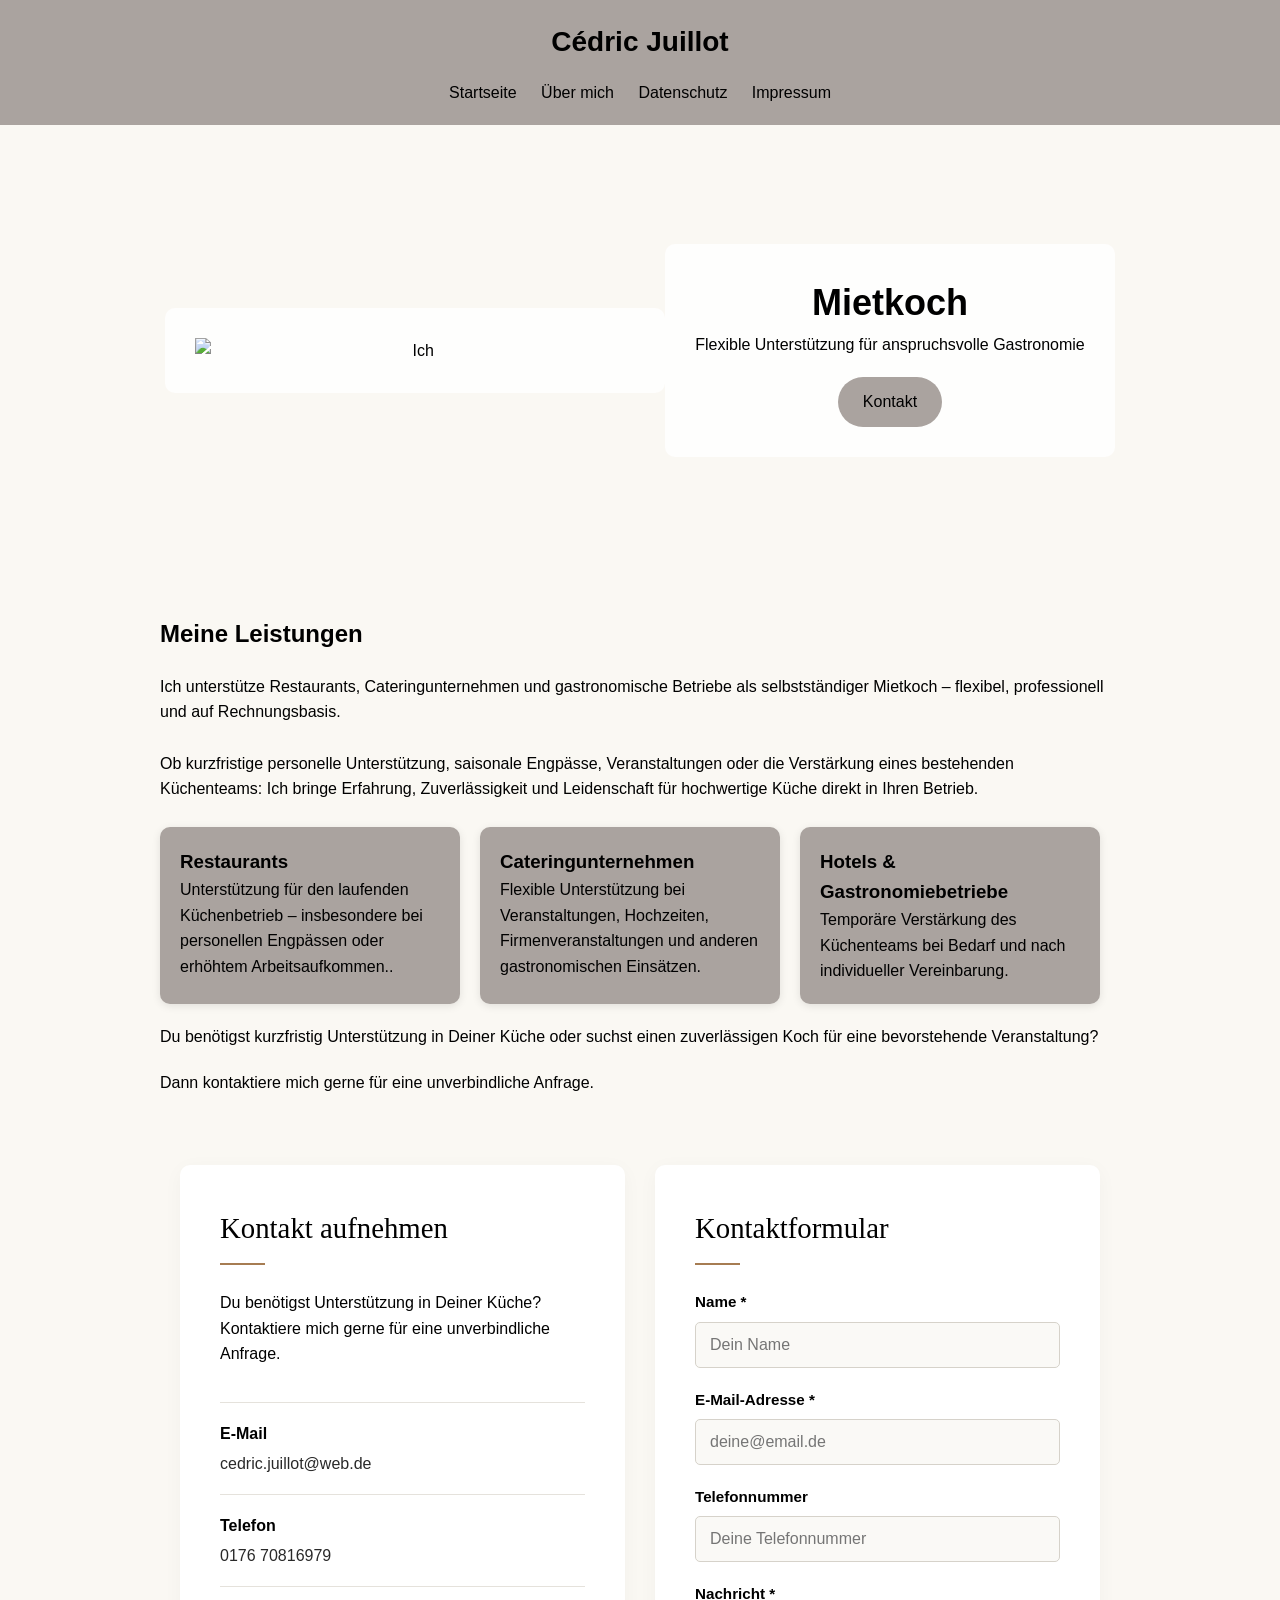
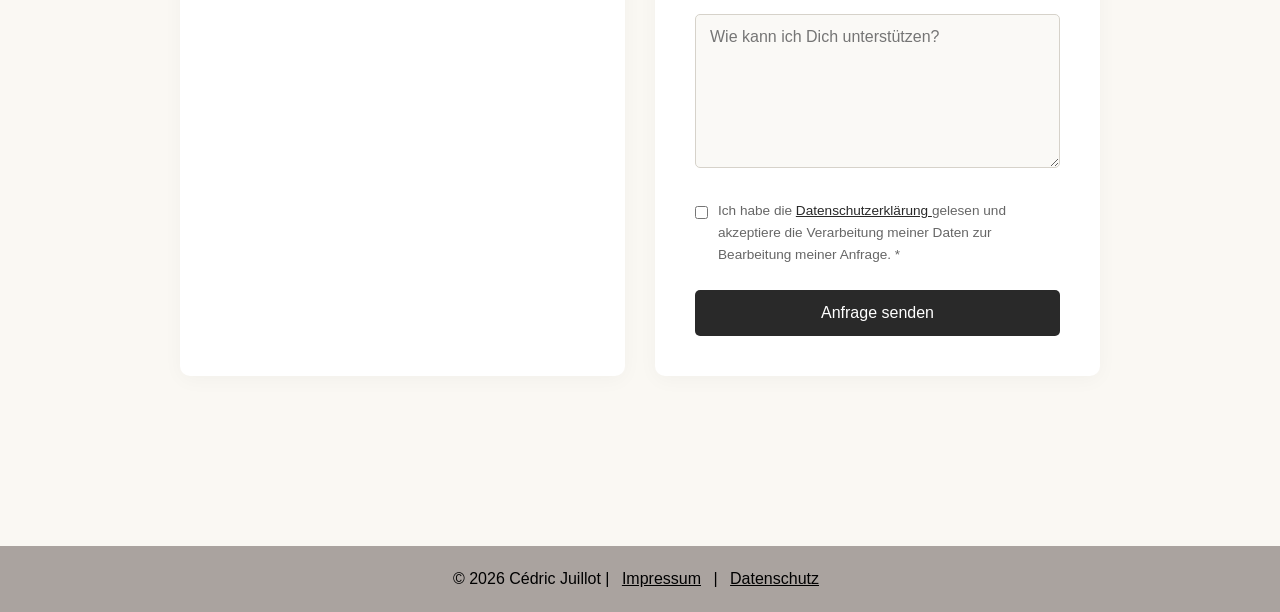
==== index.html @ c7b265d4 "Add files via upload" ====
<!DOCTYPE html>
<html lang="de">
<head>
<meta charset="UTF-8">
<meta name="viewport" content="width=device-width, initial-scale=1.0">
<title>Cédric Juillot - Mietkoch</title>
<link rel="stylesheet" href="Juillot_Cedric.css">
</head>

<body>

<header>
<div class="logo">
Cédric Juillot
</div>

<nav>
<a href="index.html">Startseite</a>
<a href="ueber_mich.html">Über mich</a>
<a href="datenschutz.html">Datenschutz</a>
<a href="impressum.html">Impressum</a>
</nav>

</header>

<section class="hero">

<img src="pictures/ich_bunt.jpg" alt="Ich">

<div class="hero-text">

<h1>Mietkoch</h1>

<p>
Flexible Unterstützung für anspruchsvolle Gastronomie
</p>

<a class="button" href="ueber-mich.html">
Kontakt
</a>

</div>

</section>


<div class="container">

<h2>Meine Leistungen</h2>
<p>Ich unterstütze Restaurants, Cateringunternehmen und gastronomische Betriebe als selbstständiger Mietkoch – flexibel, professionell und auf Rechnungsbasis.</p>
<br>
<p>Ob kurzfristige personelle Unterstützung, saisonale Engpässe, Veranstaltungen oder die Verstärkung eines bestehenden Küchenteams: Ich bringe Erfahrung, Zuverlässigkeit und Leidenschaft für hochwertige Küche direkt in Ihren Betrieb.</p>
<br>

<div class="cards">

<div class="card">
<h3>Restaurants</h3>
<p>
Unterstützung für den laufenden Küchenbetrieb – insbesondere bei personellen Engpässen oder erhöhtem Arbeitsaufkommen..
</p>
</div>


<div class="card">
<h3>Cateringunternehmen</h3>
<p>
Flexible Unterstützung bei Veranstaltungen, Hochzeiten, Firmenveranstaltungen und anderen gastronomischen Einsätzen.
</p>
</div>


<div class="card">
<h3>Hotels & Gastronomiebetriebe</h3>
<p>
Temporäre Verstärkung des Küchenteams bei Bedarf und nach individueller Vereinbarung.
</p>
</div>

<br>
<p>Du benötigst kurzfristig Unterstützung in Deiner Küche oder suchst einen zuverlässigen Koch für eine bevorstehende Veranstaltung?</p>
<br>
<p>Dann kontaktiere mich gerne für eine unverbindliche Anfrage.</p>

</div>

<!--Kontakt-->
<section id="kontakt">

    <div class="contact-section">

        <!-- LINKE BOX -->

        <div class="contact-box">

            <h2>Kontakt aufnehmen</h2>

            <p>
                Du benötigst Unterstützung in Deiner Küche?
                Kontaktiere mich gerne für eine unverbindliche Anfrage.
            </p>

            <div class="contact-details">

                <div class="detail">
                    <strong>E-Mail</strong>
                    <a href="mailto:[E-Mail-Adresse]">
                        cedric.juillot@web.de
                    </a>
                </div>

                <div class="detail">
                    <strong>Telefon</strong>
                    <a href="tel:[Telefonnummer]">
                        0176 70816979
                    </a>
                </div>

            </div>

        </div>


        <!-- RECHTE BOX / FORMULAR -->

        <div class="contact-box">

            <h2>Kontaktformular</h2>

            <form action="#" method="post">

                <div class="form-group">
                    <label for="name">Name *</label>

                    <input
                        type="text"
                        id="name"
                        name="name"
                        placeholder="Dein Name"
                        required>
                </div>


                <div class="form-group">
                    <label for="email">E-Mail-Adresse *</label>

                    <input
                        type="email"
                        id="email"
                        name="email"
                        placeholder="deine@email.de"
                        required>
                </div>


                <div class="form-group">
                    <label for="telefon">Telefonnummer</label>

                    <input
                        type="tel"
                        id="telefon"
                        name="telefon"
                        placeholder="Deine Telefonnummer">
                </div>


                <div class="form-group">
                    <label for="nachricht">Nachricht *</label>

                    <textarea
                        id="nachricht"
                        name="nachricht"
                        rows="7"
                        placeholder="Wie kann ich Dich unterstützen?"
                        required></textarea>
                </div>


                <div class="privacy-check">

                    <input
                        type="checkbox"
                        id="datenschutz"
                        name="datenschutz"
                        required>

                    <label for="datenschutz">
                        Ich habe die
                        <a href="datenschutz.html">
                            Datenschutzerklärung
                        </a>
                        gelesen und akzeptiere die Verarbeitung
                        meiner Daten zur Bearbeitung meiner Anfrage. *
                    </label>

                </div>


                <button type="submit">
                    Anfrage senden
                </button>

            </form>

        </div>

    </div>

</section>

</div>


<footer>

<p>
© 2026 Cédric Juillot |
<a href="impressum.html">Impressum</a> |
<a href="datenschutz.html">Datenschutz</a>
</p>

</footer>


</body>
</html>
---- Juillot_Cedric.css ----
* {
    box-sizing: border-box;
    margin: 0;
    padding: 0;
}

body {
    font-family: 'Arial', sans-serif;
    line-height: 1.6;
    color: black;
    background: #faf8f3;
}

header {
    background: #aaa39f;
    color: black;
    padding: 20px;
}

.logo {
    text-align: center;
    font-size: 28px;
    font-weight: bold;
}

nav {
    margin-top: 15px;
    text-align: center;
}

nav a {
    color: black;
    text-decoration: none;
    margin: 0 10px;
    font-size: 16px;
}

nav a:hover {
    text-decoration: underline;
}

.hero {
    background: url("kochen.jpg") center/cover;
    min-height: 400px;
    display: flex;
    align-items: center;
    justify-content: center;
    text-align: center;
    padding: 30px;
    position: relative;
    min-height: 450px;
    overflow: hidden;
    display: flex;
    align-items: center;
    justify-content: center;
}

.hero img {
    position: absolute;
    width: 100%;
    height: 100%;
    object-fit: cover;
    position: relative;
    z-index: 1;
    background: rgba(255,255,255,0.85);
    padding: 30px;
    border-radius: 10px;
    max-width: 500px;
}

.hero-text {
    background: rgba(255,255,255,0.85);
    padding: 30px;
    border-radius: 10px;
    max-width: 600px;
}

.hero h1 {
    font-size: 36px;
    color: black;
}

.button {
    display: inline-block;
    margin-top: 20px;
    background: #aaa39f;
    color: black;
    padding: 12px 25px;
    border-radius: 25px;
    text-decoration: none;
}

.container {
    max-width: 1000px;
    margin: auto;
    padding: 40px 20px;
}

h2 {
    color: black;
    margin-bottom: 20px;
}

.cards {
    display: flex;
    gap: 20px;
    flex-wrap: wrap;
}

.card {
    background: #aaa39f;
    padding: 20px;
    border-radius: 10px;
    flex: 1;
    min-width: 250px;
    box-shadow: 0 2px 8px rgba(0,0,0,0.1);
}

/*Kontaktbereich*/
/* =========================
   KONTAKTBEREICH
========================= */

.contact-section {
    max-width: 1100px;
    margin: 0 auto;
    padding: 70px 20px 90px;

    display: grid;
    grid-template-columns: 1fr 1fr;
    gap: 30px;
}


/* =========================
   KONTAKT-BOXEN
========================= */

.contact-box {
    background: white;
    padding: 40px;
    border-radius: 10px;

    box-shadow:
        0 4px 20px rgba(0, 0, 0, 0.035);
}

.contact-box h2 {
    font-family: Georgia, "Times New Roman", serif;
    font-size: 1.8rem;
    font-weight: 400;
    margin-bottom: 25px;
}

.contact-box h2::after {
    content: "";
    display: block;

    width: 45px;
    height: 2px;

    background: #a67c52;

    margin-top: 12px;
}

.contact-box p {
    margin-bottom: 18px;
}


/* =========================
   KONTAKTDATEN
========================= */

.contact-details {
    margin-top: 35px;
}

.detail {
    padding: 18px 0;
    border-bottom: 1px solid #e5e2dc;
}

.detail:first-child {
    border-top: 1px solid #e5e2dc;
}

.detail strong {
    display: block;
    margin-bottom: 4px;
}

.detail a {
    color: #292929;
    text-decoration: none;
}

.detail a:hover {
    text-decoration: underline;
}


/* =========================
   FORMULAR
========================= */

.form-group {
    margin-bottom: 20px;
}

.form-group label {
    display: block;

    font-weight: 600;
    margin-bottom: 7px;

    font-size: 0.95rem;
}

.form-group input,
.form-group textarea {
    width: 100%;

    padding: 13px 14px;

    border: 1px solid #d6d2ca;
    border-radius: 5px;

    background: #faf9f6;
    color: #292929;

    font-family: inherit;
    font-size: 1rem;

    transition:
        border-color 0.2s ease;
        background 0.2s ease;
}

.form-group textarea {
    resize: vertical;
    min-height: 150px;
}

.form-group input:focus,
.form-group textarea:focus {
    outline: none;

    border-color: #a67c52;
    background: white;
}


/* =========================
   DATENSCHUTZ CHECKBOX
========================= */

.privacy-check {
    display: flex;
    align-items: flex-start;

    gap: 10px;

    margin: 25px 0;

    font-size: 0.85rem;
    color: #666;
}

.privacy-check input {
    margin-top: 6px;
    flex-shrink: 0;
}

.privacy-check a {
    color: #292929;
}


/* =========================
   ABSENDEN BUTTON
========================= */

.contact-box button {
    width: 100%;

    padding: 14px 25px;

    border: none;
    border-radius: 5px;

    background: #292929;
    color: white;

    font-family: inherit;
    font-size: 1rem;

    cursor: pointer;

    transition: opacity 0.2s ease;
}

.contact-box button:hover {
    opacity: 0.85;
}


/* =========================
   MOBILE
========================= */

@media (max-width: 800px) {

    .contact-section {
        grid-template-columns: 1fr;
    }

}


@media (max-width: 700px) {

    .contact-section {
        padding: 45px 15px 60px;
    }

    .contact-box {
        padding: 27px 22px;
    }

}

footer {
    background: #aaa39f;
    color: black;
    text-align: center;
    padding: 20px;
    margin-top: 40px;
}

footer a {
    color: black;
    margin: 0 8px;
}


/* Mobile Optimierung */

@media(max-width:700px){

    .logo {
        font-size: 22px;
    }

    nav a {
        display: block;
        margin: 8px;
    }

    .hero {
        min-height: 300px;
    }

    .hero h1 {
        font-size: 28px;
    }

    .cards {
        flex-direction: column;
    }
}
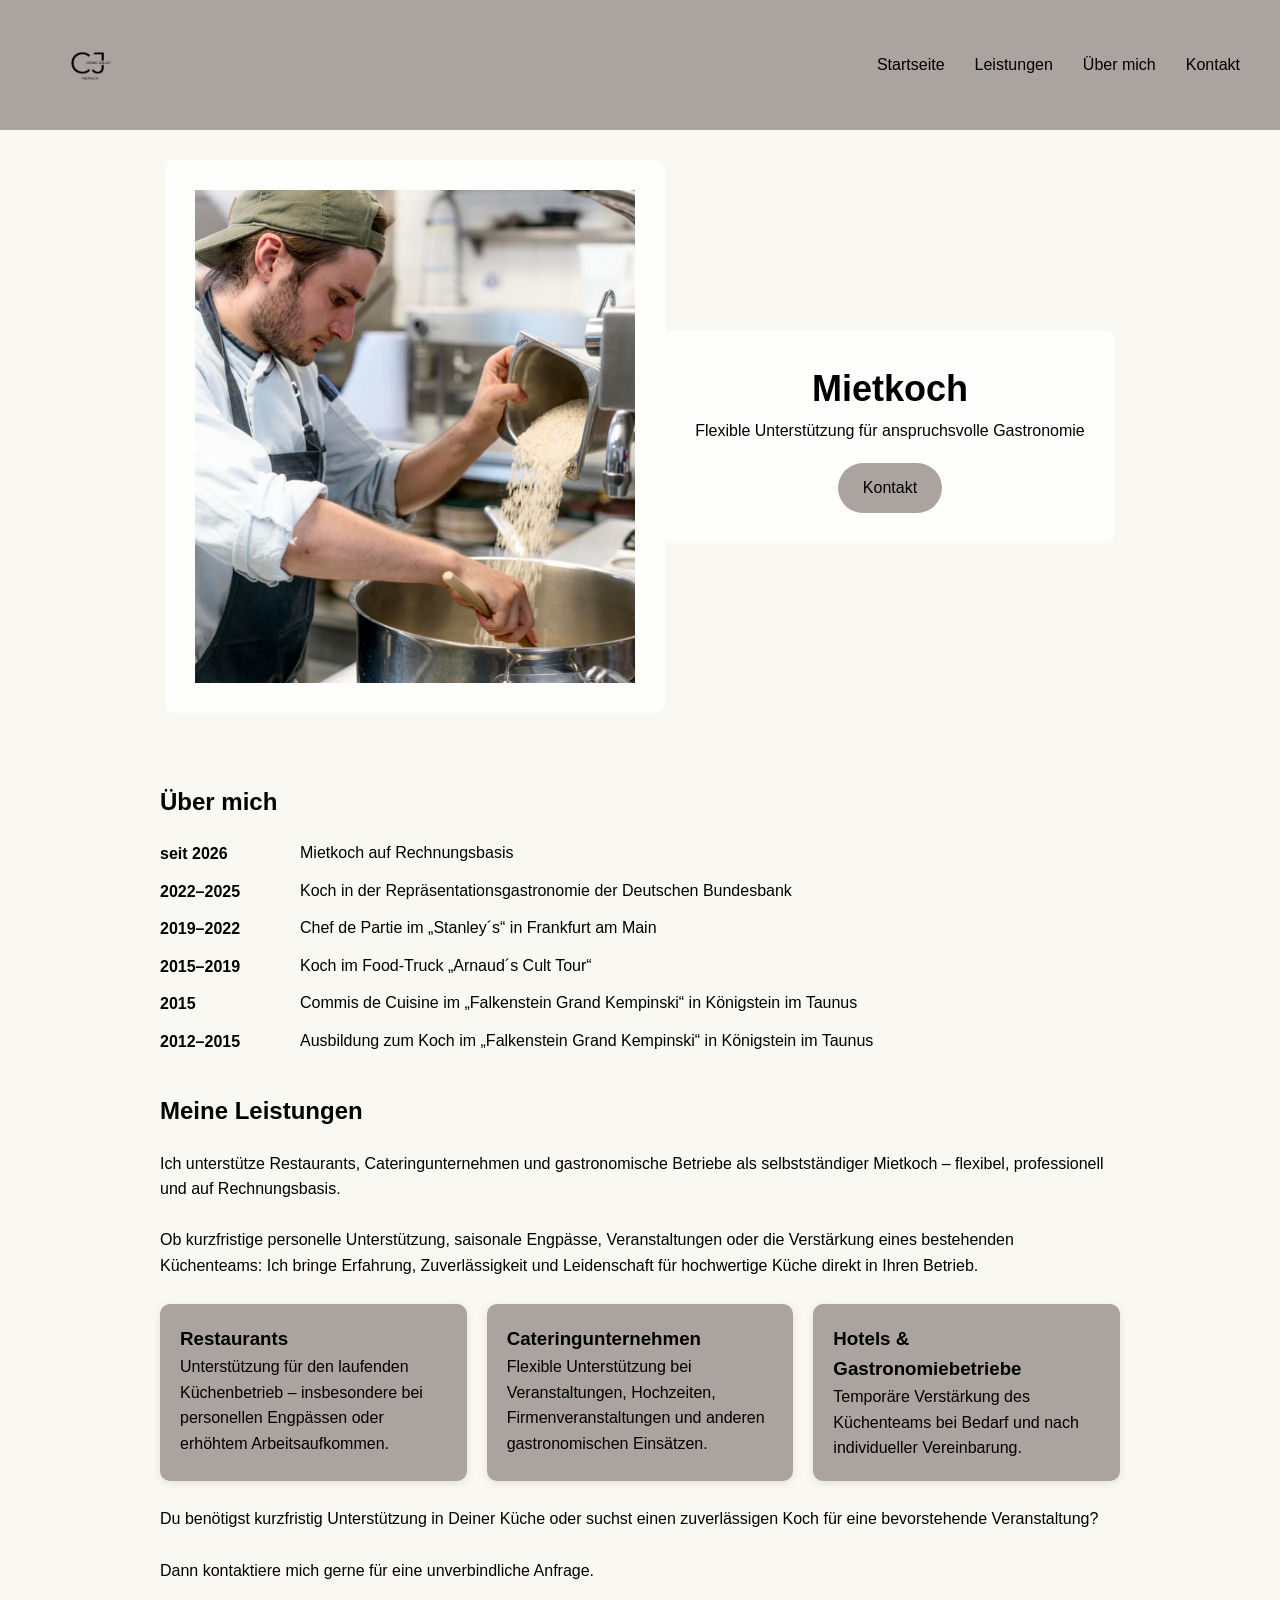
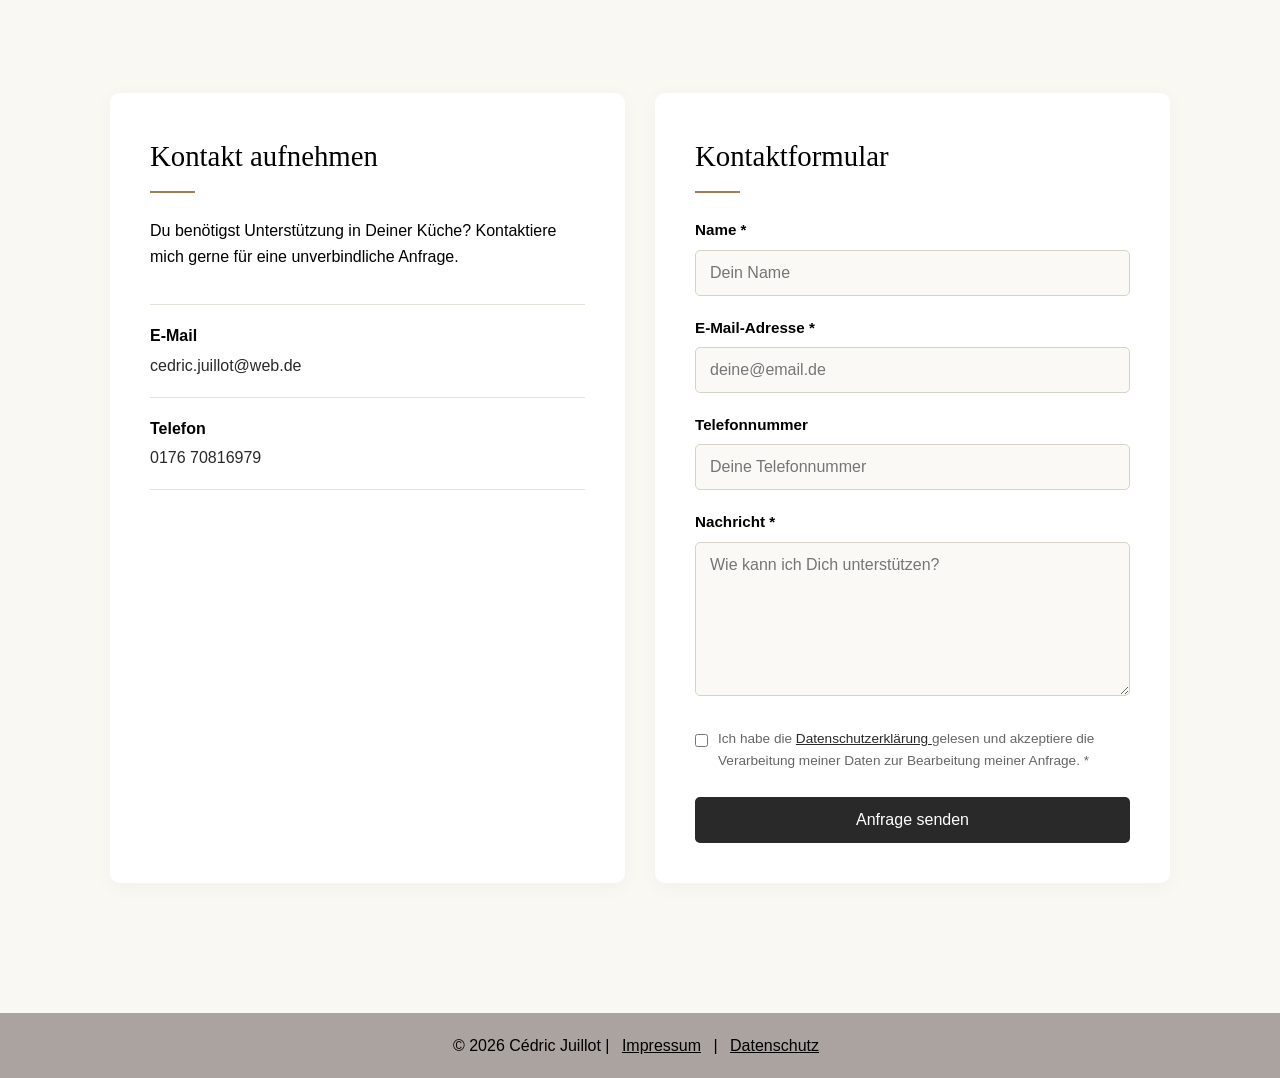
==== commit f6fd27a6: "Add files via upload" ====
--- a/index.html
+++ b/index.html
@@ -9,87 +9,165 @@
 
 <body>
 
+<!-- Logo -->
+
 <header>
-<div class="logo">
-Cédric Juillot
+    <div class="logo">
+        <img src="pictures/logo_transparent.png" alt="Logo">
+    </div>
+
+    <!-- Navigation -->
+
+    <nav>
+        <a href="#start">Startseite</a>
+        <a href="#leistungen">Leistungen</a>
+        <a href="#ueber-mich">Über mich</a>
+        <a href="#kontakt">Kontakt</a>
+    </nav>
+</header>
+
+
+<!-- Startseite -->
+
+<section class="hero" id="start">
+
+    <img src="pictures/ich_bunt.jpg" alt="Ich">
+
+    <div class="hero-text">
+
+        <h1>Mietkoch</h1>
+
+        <p>
+            Flexible Unterstützung für anspruchsvolle Gastronomie
+        </p>
+
+        <a class="button" href="#kontakt">
+            Kontakt
+        </a>
+
+    </div>
+
+</section>
+
+
+<div class="container">
+
+    <!-- Über mich -->
+
+    <section id="ueber-mich">
+
+        <h2>Über mich</h2>
+
+        <ul class="vita">
+
+            <li>
+                <span class="datum">seit 2026</span>
+                <span class="beschreibung">Mietkoch auf Rechnungsbasis</span>
+            </li>
+
+            <li>
+                <span class="datum">2022–2025</span>
+                <span class="beschreibung">Koch in der Repräsentationsgastronomie der Deutschen Bundesbank</span>
+            </li>
+
+            <li>
+                <span class="datum">2019–2022</span>
+                <span class="beschreibung">Chef de Partie im „Stanley´s“ in Frankfurt am Main</span>
+            </li>
+
+            <li>
+                <span class="datum">2015–2019</span>
+                <span class="beschreibung">Koch im Food-Truck „Arnaud´s Cult Tour“</span>
+            </li>
+
+            <li>
+                <span class="datum">2015</span>
+                <span class="beschreibung">Commis de Cuisine im „Falkenstein Grand Kempinski“ in Königstein im Taunus</span>
+            </li>
+
+            <li>
+                <span class="datum">2012–2015</span>
+                <span class="beschreibung">Ausbildung zum Koch im „Falkenstein Grand Kempinski“ in Königstein im Taunus</span>
+            </li>
+
+        </ul>
+
+    </section>
+
+
+    <br>
+
+
+    <!-- Meine Leistungen -->
+
+    <section id="leistungen">
+
+        <h2>Meine Leistungen</h2>
+
+        <p>
+            Ich unterstütze Restaurants, Cateringunternehmen und gastronomische Betriebe als selbstständiger Mietkoch – flexibel, professionell und auf Rechnungsbasis.
+        </p>
+
+        <br>
+
+        <p>
+            Ob kurzfristige personelle Unterstützung, saisonale Engpässe, Veranstaltungen oder die Verstärkung eines bestehenden Küchenteams: Ich bringe Erfahrung, Zuverlässigkeit und Leidenschaft für hochwertige Küche direkt in Ihren Betrieb.
+        </p>
+
+        <br>
+
+
+        <!-- Cards -->
+
+        <div class="cards">
+
+            <div class="card">
+                <h3>Restaurants</h3>
+                <p>
+                    Unterstützung für den laufenden Küchenbetrieb – insbesondere bei personellen Engpässen oder erhöhtem Arbeitsaufkommen.
+                </p>
+            </div>
+
+            <div class="card">
+                <h3>Cateringunternehmen</h3>
+                <p>
+                    Flexible Unterstützung bei Veranstaltungen, Hochzeiten, Firmenveranstaltungen und anderen gastronomischen Einsätzen.
+                </p>
+            </div>
+
+            <div class="card">
+                <h3>Hotels & Gastronomiebetriebe</h3>
+                <p>
+                    Temporäre Verstärkung des Küchenteams bei Bedarf und nach individueller Vereinbarung.
+                </p>
+            </div>
+
+        </div>
+
+        <br>
+
+        <p>
+            Du benötigst kurzfristig Unterstützung in Deiner Küche oder suchst einen zuverlässigen Koch für eine bevorstehende Veranstaltung?
+        </p>
+
+        <br>
+
+        <p>
+            Dann kontaktiere mich gerne für eine unverbindliche Anfrage.
+        </p>
+
+    </section>
+
 </div>
 
-<nav>
-<a href="index.html">Startseite</a>
-<a href="ueber_mich.html">Über mich</a>
-<a href="datenschutz.html">Datenschutz</a>
-<a href="impressum.html">Impressum</a>
-</nav>
-
-</header>
-
-<section class="hero">
-
-<img src="pictures/ich_bunt.jpg" alt="Ich">
-
-<div class="hero-text">
-
-<h1>Mietkoch</h1>
-
-<p>
-Flexible Unterstützung für anspruchsvolle Gastronomie
-</p>
-
-<a class="button" href="ueber-mich.html">
-Kontakt
-</a>
-
-</div>
-
-</section>
-
-
-<div class="container">
-
-<h2>Meine Leistungen</h2>
-<p>Ich unterstütze Restaurants, Cateringunternehmen und gastronomische Betriebe als selbstständiger Mietkoch – flexibel, professionell und auf Rechnungsbasis.</p>
-<br>
-<p>Ob kurzfristige personelle Unterstützung, saisonale Engpässe, Veranstaltungen oder die Verstärkung eines bestehenden Küchenteams: Ich bringe Erfahrung, Zuverlässigkeit und Leidenschaft für hochwertige Küche direkt in Ihren Betrieb.</p>
-<br>
-
-<div class="cards">
-
-<div class="card">
-<h3>Restaurants</h3>
-<p>
-Unterstützung für den laufenden Küchenbetrieb – insbesondere bei personellen Engpässen oder erhöhtem Arbeitsaufkommen..
-</p>
-</div>
-
-
-<div class="card">
-<h3>Cateringunternehmen</h3>
-<p>
-Flexible Unterstützung bei Veranstaltungen, Hochzeiten, Firmenveranstaltungen und anderen gastronomischen Einsätzen.
-</p>
-</div>
-
-
-<div class="card">
-<h3>Hotels & Gastronomiebetriebe</h3>
-<p>
-Temporäre Verstärkung des Küchenteams bei Bedarf und nach individueller Vereinbarung.
-</p>
-</div>
-
-<br>
-<p>Du benötigst kurzfristig Unterstützung in Deiner Küche oder suchst einen zuverlässigen Koch für eine bevorstehende Veranstaltung?</p>
-<br>
-<p>Dann kontaktiere mich gerne für eine unverbindliche Anfrage.</p>
-
-</div>
-
-<!--Kontakt-->
+
+<!-- Kontakt -->
+
 <section id="kontakt">
 
     <div class="contact-section">
 
-        <!-- LINKE BOX -->
+        <!-- Linke Box -->
 
         <div class="contact-box">
 
@@ -104,14 +182,14 @@
 
                 <div class="detail">
                     <strong>E-Mail</strong>
-                    <a href="mailto:[E-Mail-Adresse]">
+                    <a href="mailto:cedric.juillot@web.de">
                         cedric.juillot@web.de
                     </a>
                 </div>
 
                 <div class="detail">
                     <strong>Telefon</strong>
-                    <a href="tel:[Telefonnummer]">
+                    <a href="tel:017670816979">
                         0176 70816979
                     </a>
                 </div>
@@ -121,7 +199,7 @@
         </div>
 
 
-        <!-- RECHTE BOX / FORMULAR -->
+        <!-- Rechte Box / Formular -->
 
         <div class="contact-box">
 
@@ -208,19 +286,65 @@
 
 </section>
 
-</div>
-
+
+<!-- Footer -->
 
 <footer>
 
-<p>
-© 2026 Cédric Juillot |
-<a href="impressum.html">Impressum</a> |
-<a href="datenschutz.html">Datenschutz</a>
-</p>
+    <p>
+        © 2026 Cédric Juillot |
+        <a href="impressum.html">Impressum</a> |
+        <a href="datenschutz.html">Datenschutz</a>
+    </p>
 
 </footer>
 
 
+<!-- Pfeil nach oben -->
+
+<button id="backToTop" aria-label="Nach oben">
+    ↑
+</button>
+
+
+<script>
+
+// Pfeil nach oben
+
+const backToTop = document.getElementById("backToTop");
+
+window.addEventListener("scroll", function () {
+
+    if (window.scrollY > 400) {
+        backToTop.style.display = "block";
+    } else {
+        backToTop.style.display = "none";
+    }
+
+});
+
+backToTop.addEventListener("click", function () {
+
+    window.scrollTo({
+        top: 0,
+        behavior: "smooth"
+    });
+
+});
+
+
+// Beim Aktualisieren immer ganz oben starten
+
+if ("scrollRestoration" in history) {
+    history.scrollRestoration = "manual";
+}
+
+window.addEventListener("load", function () {
+    window.scrollTo(0, 0);
+});
+
+</script>
+
 </body>
-</html>+</html>
+
--- a/Juillot_Cedric.css
+++ b/Juillot_Cedric.css
@@ -4,6 +4,43 @@
     padding: 0;
 }
 
+html {
+    scroll-behavior: smooth;
+}
+
+section {
+    scroll-margin-top: 120px;
+}
+
+/*Pfeil nach oben*/
+#backToTop {
+    position: fixed;
+    bottom: 30px;
+    right: 30px;
+
+    width: 45px;
+    height: 45px;
+
+    border: none;
+    border-radius: 50%;
+
+    background: #aaa39f;
+    color: black;
+
+    font-size: 24px;
+    cursor: pointer;
+
+    display: none;
+
+    box-shadow: 0 3px 10px rgba(0, 0, 0, 0.2);
+
+    transition: opacity 0.3s ease, transform 0.3s ease;
+}
+
+#backToTop:hover {
+    transform: translateY(-3px);
+}
+
 body {
     font-family: 'Arial', sans-serif;
     line-height: 1.6;
@@ -14,24 +51,46 @@
 header {
     background: #aaa39f;
     color: black;
-    padding: 20px;
-}
-
+    padding: 15px 40px;
+
+    top: 0;
+    left: 0;
+    width: 100%;
+    z-index: 1000;
+
+    display: flex;
+    align-items: center;
+    justify-content: space-between;
+
+    box-sizing: border-box;
+}
+
+/* LOGO LINKS */
 .logo {
-    text-align: center;
-    font-size: 28px;
-    font-weight: bold;
-}
-
+    display: flex;
+    align-items: center;
+    margin: 0;
+    padding: 0;
+}
+
+.logo img {
+    height: 100px;
+    width: auto;
+    display: block;
+}
+
+/* MENÜ RECHTS */
 nav {
-    margin-top: 15px;
-    text-align: center;
+    display: flex;
+    align-items: center;
+    gap: 30px;
+    margin: 0;
+    padding: 0;
 }
 
 nav a {
     color: black;
     text-decoration: none;
-    margin: 0 10px;
     font-size: 16px;
 }
 
@@ -101,6 +160,32 @@
     margin-bottom: 20px;
 }
 
+/*Vita - Über mich*/
+
+.vita {
+    list-style: none;
+    padding: 0;
+    margin: 0;
+}
+
+.vita li {
+    display: grid;
+    grid-template-columns: 120px 1fr;
+    column-gap: 20px;
+    margin-bottom: 12px;
+}
+
+.datum {
+    font-weight: 600;
+    white-space: nowrap;
+}
+
+.beschreibung {
+    line-height: 1.5;
+}
+
+/*Cards*/
+
 .cards {
     display: flex;
     gap: 20px;
@@ -369,4 +454,210 @@
     .cards {
         flex-direction: column;
     }
+}
+
+/* ========================================
+   MOBILE OPTIMIERUNG
+   ======================================== */
+
+@media (max-width: 700px) {
+
+    /* Header */
+    header {
+        padding: 10px 15px;
+        flex-direction: column;
+        gap: 10px;
+    }
+
+    /* Logo */
+    .logo img {
+        height: 70px;
+        width: auto;
+    }
+
+    /* Navigation */
+    nav {
+        width: 100%;
+        justify-content: center;
+        flex-wrap: wrap;
+        gap: 8px 18px;
+    }
+
+    nav a {
+        font-size: 14px;
+    }
+
+
+    /* Hero-Bereich */
+    .hero {
+        min-height: 550px;
+        padding: 20px 15px;
+        flex-direction: column;
+        justify-content: center;
+        gap: 20px;
+    }
+
+    .hero img {
+        position: relative;
+        width: 100%;
+        height: auto;
+        max-width: 350px;
+        max-height: 350px;
+        object-fit: cover;
+        padding: 0;
+        border-radius: 10px;
+    }
+
+    .hero-text {
+        width: 100%;
+        max-width: 500px;
+        padding: 20px;
+    }
+
+    .hero h1 {
+        font-size: 30px;
+    }
+
+    .hero p {
+        font-size: 16px;
+    }
+
+
+    /* Inhalt */
+    .container {
+        width: 100%;
+        padding: 35px 18px;
+    }
+
+    h2 {
+        font-size: 26px;
+    }
+
+
+    /* Lebenslauf */
+    .vita li {
+        grid-template-columns: 90px 1fr;
+        column-gap: 12px;
+        font-size: 14px;
+    }
+
+    .datum {
+        white-space: normal;
+    }
+
+
+    /* Leistungskarten */
+    .cards {
+        flex-direction: column;
+        gap: 15px;
+    }
+
+    .card {
+        width: 100%;
+        min-width: 0;
+        padding: 20px;
+    }
+
+
+    /* Kontakt */
+    .contact-section {
+        grid-template-columns: 1fr;
+        padding: 45px 15px 60px;
+        gap: 20px;
+    }
+
+    .contact-box {
+        width: 100%;
+        padding: 25px 20px;
+    }
+
+    .contact-box h2 {
+        font-size: 25px;
+    }
+
+
+    /* Formular */
+    .form-group input,
+    .form-group textarea {
+        width: 100%;
+        max-width: 100%;
+        font-size: 16px;
+    }
+
+    .form-group textarea {
+        min-height: 130px;
+    }
+
+
+    /* Datenschutz-Checkbox */
+    .privacy-check {
+        font-size: 13px;
+        gap: 8px;
+    }
+
+
+    /* Footer */
+    footer {
+        padding: 20px 15px;
+        font-size: 14px;
+    }
+
+
+    /* Pfeil nach oben */
+    #backToTop {
+        width: 42px;
+        height: 42px;
+        right: 15px;
+        bottom: 15px;
+        font-size: 21px;
+    }
+}
+
+
+/* Sehr kleine Smartphones */
+@media (max-width: 400px) {
+
+    .logo img {
+        height: 60px;
+    }
+
+    nav {
+        gap: 6px 12px;
+    }
+
+    nav a {
+        font-size: 13px;
+    }
+
+    .hero {
+        min-height: 520px;
+    }
+
+    .hero img {
+        max-width: 290px;
+        max-height: 290px;
+    }
+
+    .hero-text {
+        padding: 18px;
+    }
+
+    .hero h1 {
+        font-size: 27px;
+    }
+
+    .container {
+        padding-left: 15px;
+        padding-right: 15px;
+    }
+
+    .vita li {
+        grid-template-columns: 75px 1fr;
+        font-size: 13px;
+        column-gap: 10px;
+    }
+
+    .contact-box {
+        padding: 22px 17px;
+    }
 }
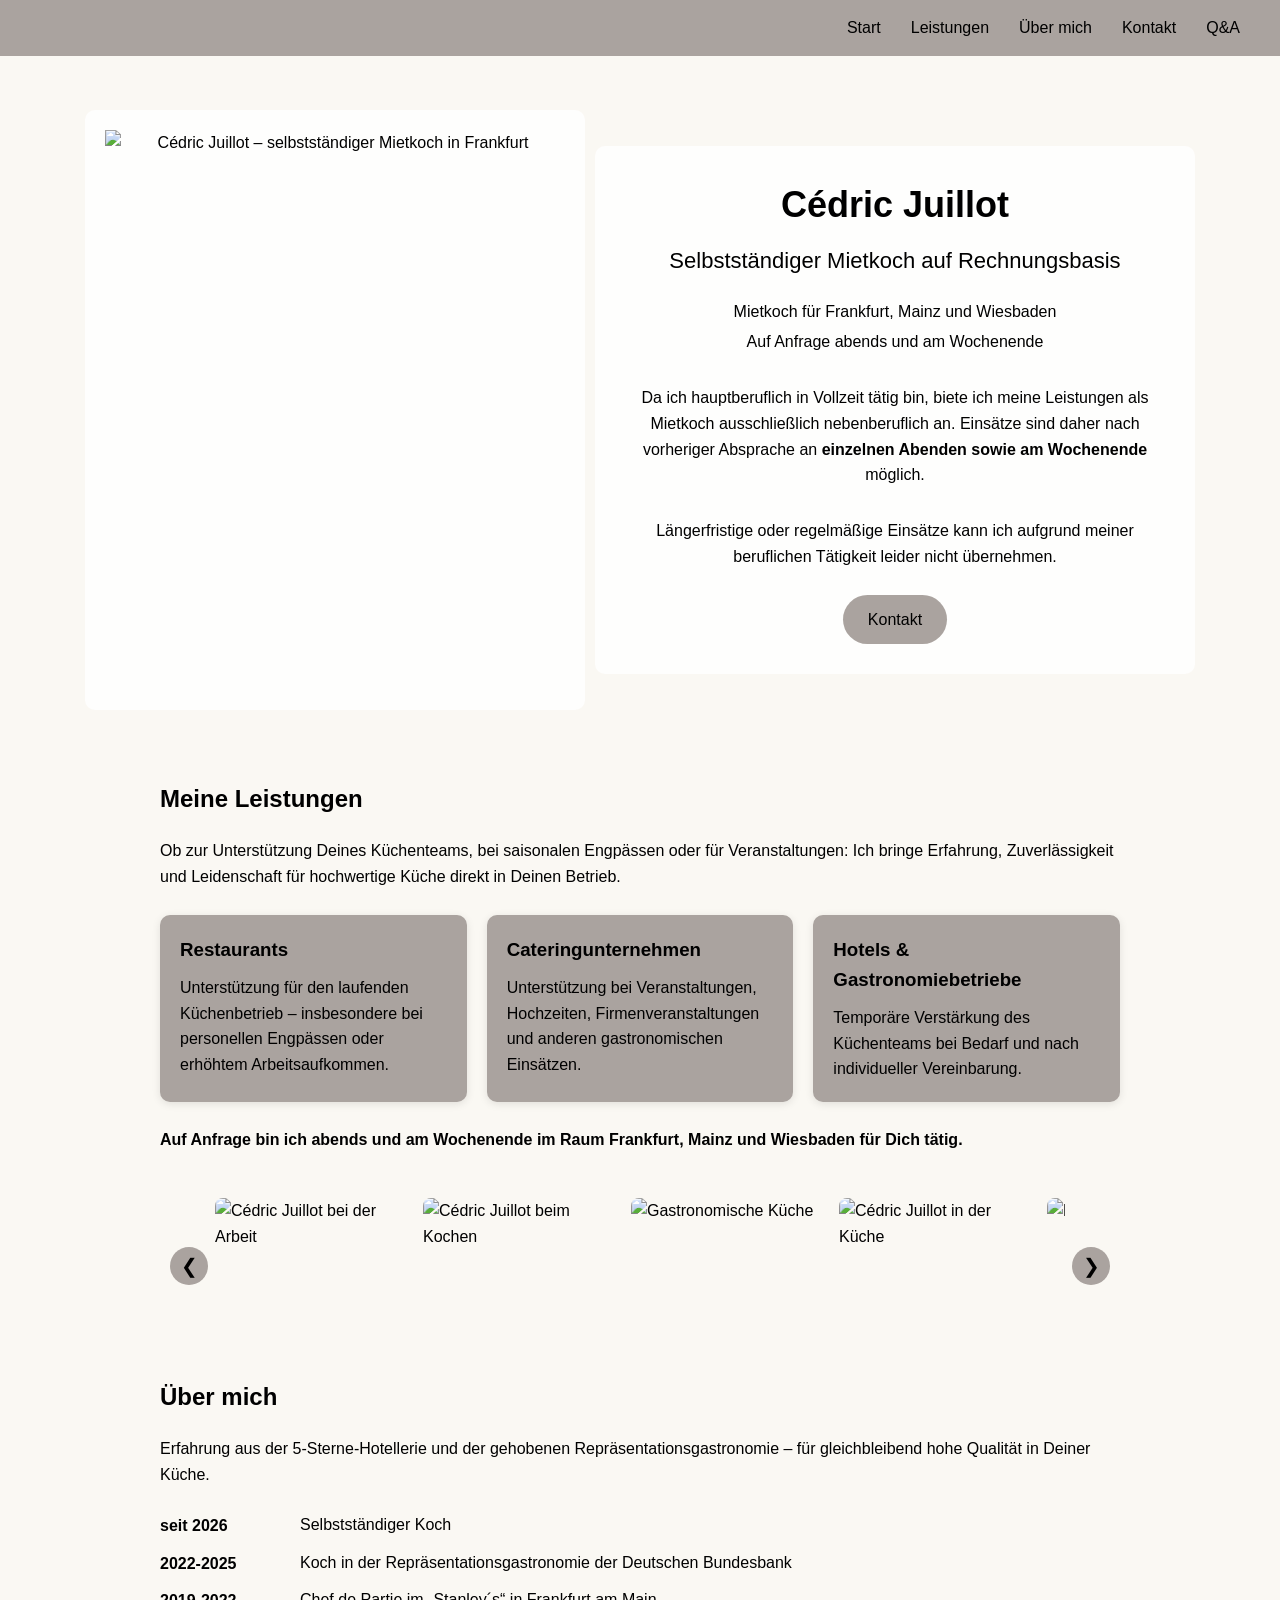
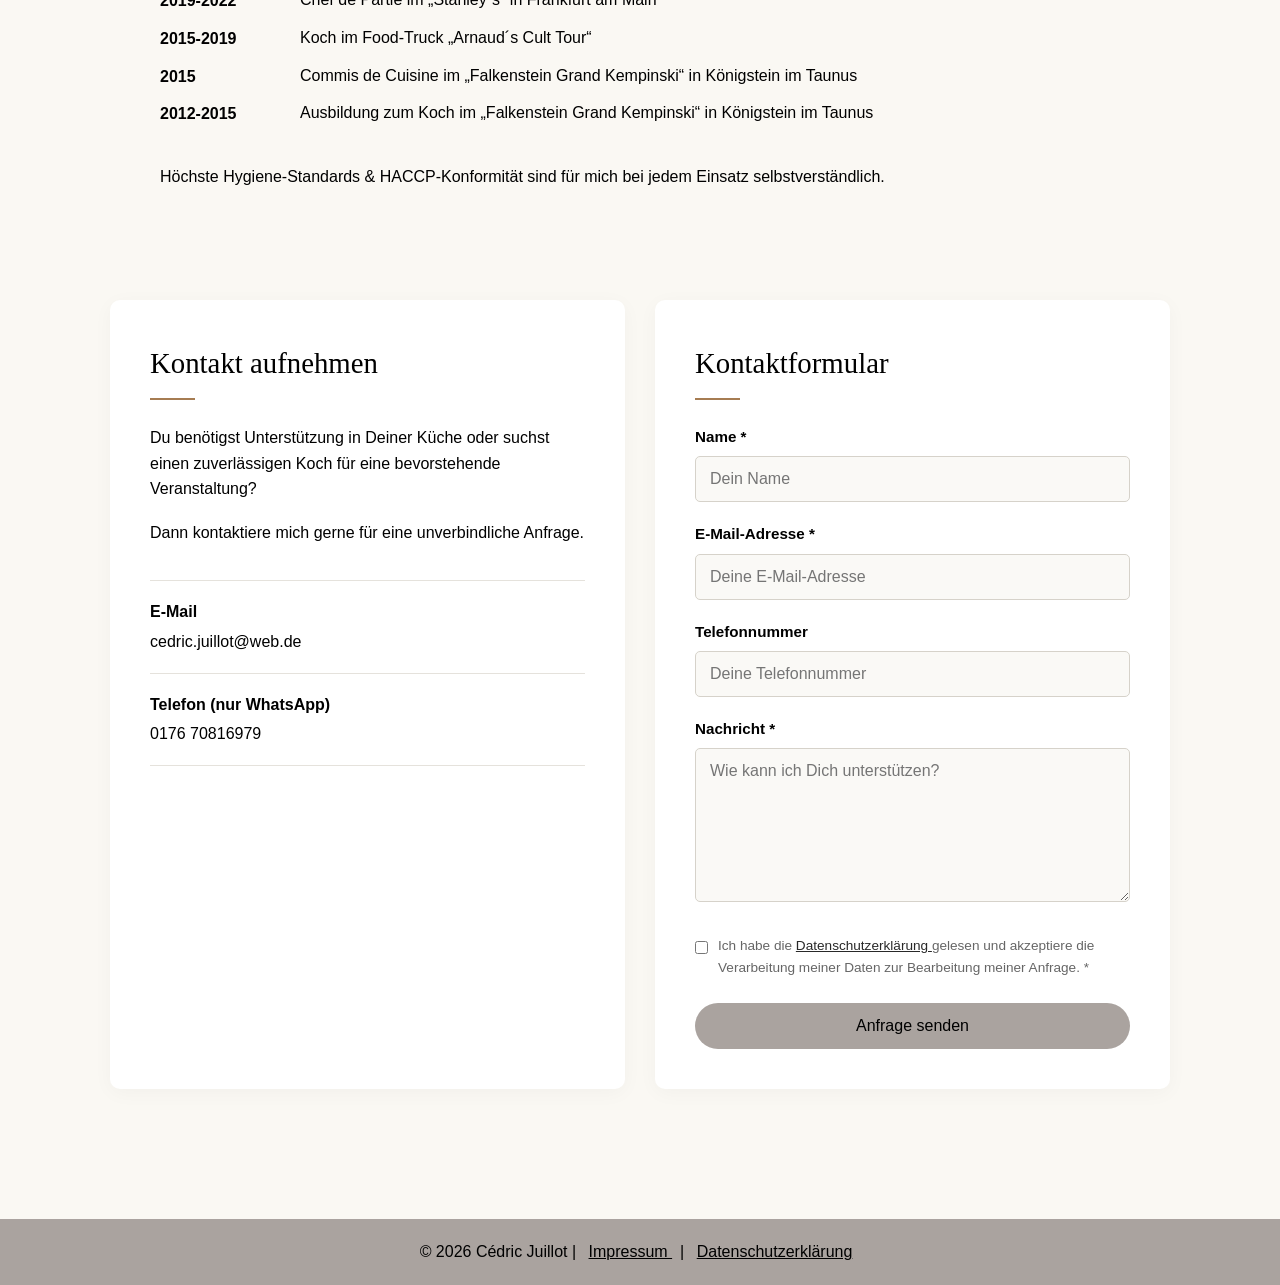
==== commit d1676670: "Add files via upload" ====
--- a/index.html
+++ b/index.html
@@ -1,45 +1,105 @@
 <!DOCTYPE html>
 <html lang="de">
+
 <head>
-<meta charset="UTF-8">
-<meta name="viewport" content="width=device-width, initial-scale=1.0">
-<title>Cédric Juillot - Mietkoch</title>
-<link rel="stylesheet" href="Juillot_Cedric.css">
+
+    <meta charset="UTF-8">
+    <meta name="viewport" content="width=device-width, initial-scale=1.0">
+
+    <title>Mietkoch Frankfurt, Mainz & Wiesbaden</title>
+
+    <meta name="description" content="Selbstständiger Mietkoch für Restaurants, Hotels und Cateringunternehmen in Frankfurt, Mainz und Wiesbaden. Unterstützung am Abend und am Wochenende auf Anfrage.">
+
+    <meta name="keywords" content="Mietkoch, Küchenhilfe, Restaurant, Gastronomie, Aushilfskoch, Koch, Mietkoch Frankfurt, Mietkoch Mainz, Mietkoch Wiesbaden, Mietkoch Hessen, Koch Hessen, Mietkoch Rhein-Main-Gebiet, Koch Rhein-Main-Gebiet, Mietkoch Rheinland-Pfalz, Koch Rheinland-Pfalz, auf Rechnungsbasis, selbstständiger Koch, Koch mieten Frankfurt, Vertretungskoch, Leihkoch, freiberuflicher Koch, Freelancer Koch, Leihkoch, Honorarkoch, Koch mieten Mainz, Koch mieten Wiesbaden, Koch mieten Frankfurt, Catering Koch">
+
+    <meta name="author" content="Cédric Juillot">
+
+    <meta name="robots" content="index, follow">
+
+    <link rel="canonical" href="https://www.mietkoch-rheinmain.de/">
+
+    <link rel="stylesheet" href="Juillot_Cedric.css">
+
+    <!-- Strukturierte Daten für lokale Dienstleister -->
+<script type="application/ld+json">
+{
+  "@context": "https://schema.org",
+  "@type": "ProfessionalService",
+  "name": "Cédric Juillot - Mietkoch",
+  "image": "https://www.mietkoch-rheinmain.de/pictures/ich_bunt.jpg",
+  "url": "https://www.mietkoch-rheinmain.de/",
+  "telephone": "+4917670816979",
+  "email": "cedric.juillot@web.de",
+  "areaServed": [
+    { "@type": "City", "name": "Frankfurt am Main" },
+    { "@type": "City", "name": "Mainz" },
+    { "@type": "City", "name": "Wiesbaden" }
+  ],
+  "knowsAbout": ["Gastronomie", "Catering", "HACCP", "Küchenleitung"],
+  "description": "Selbstständiger Mietkoch für Restaurants, Hotels und Cateringunternehmen auf Rechnungsbasis."
+}
+</script>
+
+<!-- Open Graph Meta Tags (für schöne Vorschauen beim Teilen auf WhatsApp/Social Media) -->
+<meta property="og:title" content="Mietkoch Frankfurt, Mainz & Wiesbaden | Cédric Juillot">
+<meta property="og:description" content="Selbstständiger Mietkoch für Restaurants, Hotels und Cateringunternehmen auf Rechnungsbasis.">
+<meta property="og:image" content="https://www.mietkoch-rheinmain.de/pictures/ich_bunt.jpg">
+<meta property="og:url" content="https://www.mietkoch-rheinmain.de/">
+<meta property="og:type" content="website">
+
 </head>
 
+
 <body>
 
-<!-- Logo -->
+
+<!-- =========================
+     NAVIGATION
+========================= -->
 
 <header>
-    <div class="logo">
-        <img src="pictures/logo_transparent.png" alt="Logo">
-    </div>
-
-    <!-- Navigation -->
 
     <nav>
-        <a href="#start">Startseite</a>
+
+        <a href="#start">Start</a>
         <a href="#leistungen">Leistungen</a>
         <a href="#ueber-mich">Über mich</a>
         <a href="#kontakt">Kontakt</a>
+        <a href="faq.html">Q&A</a>
+
     </nav>
+
 </header>
 
 
-<!-- Startseite -->
+<!-- =========================
+     STARTSEITE / HERO
+========================= -->
 
 <section class="hero" id="start">
 
-    <img src="pictures/ich_bunt.jpg" alt="Ich">
+    <img
+        src="pictures/bild.png"
+        alt="Cédric Juillot – selbstständiger Mietkoch in Frankfurt"
+    >
 
     <div class="hero-text">
 
-        <h1>Mietkoch</h1>
+        <h1>Cédric Juillot</h1>
+
+        <h2>Selbstständiger Mietkoch auf Rechnungsbasis</h2>
 
         <p>
-            Flexible Unterstützung für anspruchsvolle Gastronomie
+            Mietkoch für Frankfurt, Mainz und Wiesbaden
         </p>
+
+        <p>
+            Auf Anfrage abends und am Wochenende
+        </p>
+        <br>
+        <p>Da ich hauptberuflich in Vollzeit tätig bin, biete ich meine Leistungen als Mietkoch ausschließlich nebenberuflich an. Einsätze sind daher nach vorheriger Absprache an <strong> einzelnen Abenden sowie am Wochenende </strong>möglich.</p>
+        <br>
+        <p>Längerfristige oder regelmäßige Einsätze kann ich aufgrund meiner beruflichen Tätigkeit leider nicht übernehmen. </p>
 
         <a class="button" href="#kontakt">
             Kontakt
@@ -50,123 +110,330 @@
 </section>
 
 
+<!-- =========================
+     INHALT
+========================= -->
+
 <div class="container">
 
-    <!-- Über mich -->
+
+    <!-- =========================
+         LEISTUNGEN
+    ========================= -->
+
+    <section id="leistungen">
+
+        <h2>Meine Leistungen</h2>
+
+        <p>
+            Ob zur Unterstützung Deines Küchenteams, bei saisonalen Engpässen
+            oder für Veranstaltungen: Ich bringe Erfahrung, Zuverlässigkeit
+            und Leidenschaft für hochwertige Küche direkt in Deinen Betrieb.
+        </p>
+
+        <br>
+
+
+        <!-- Leistungs-Cards -->
+
+        <div class="cards">
+
+
+            <div class="card">
+
+                <h3>Restaurants</h3>
+
+                <p>
+                    Unterstützung für den laufenden Küchenbetrieb –
+                    insbesondere bei personellen Engpässen oder erhöhtem
+                    Arbeitsaufkommen.
+                </p>
+
+            </div>
+
+
+            <div class="card">
+
+                <h3>Cateringunternehmen</h3>
+
+                <p>
+                    Unterstützung bei Veranstaltungen, Hochzeiten,
+                    Firmenveranstaltungen und anderen gastronomischen Einsätzen.
+                </p>
+
+            </div>
+
+
+            <div class="card">
+
+                <h3>Hotels & Gastronomiebetriebe</h3>
+
+                <p>
+                    Temporäre Verstärkung des Küchenteams bei Bedarf
+                    und nach individueller Vereinbarung.
+                </p>
+
+            </div>
+
+
+        </div>
+
+
+        <br>
+
+
+        <p>
+            <strong>
+                Auf Anfrage bin ich abends und am Wochenende im Raum
+                Frankfurt, Mainz und Wiesbaden für Dich tätig.
+            </strong>
+        </p>
+
+
+    </section>
+
+
+    <!-- =========================
+         BILDER-SLIDER
+    ========================= -->
+
+    <section class="image-slider-section">
+
+        <div class="image-slider">
+
+
+            <!-- Pfeil links -->
+
+            <button
+                class="slider-arrow slider-prev"
+                type="button"
+                aria-label="Vorheriges Bild"
+            >
+                &#10094;
+            </button>
+
+
+            <!-- Bilder -->
+
+            <div class="slider-track">
+
+
+                <img
+                    src="pictures/essen1.jpeg"
+                    alt="Cédric Juillot bei der Arbeit"
+                    class="slider-image"
+                >
+
+                <img
+                    src="pictures/essen2.JPG"
+                    alt="Cédric Juillot beim Kochen"
+                    class="slider-image"
+                >
+
+                <img
+                    src="pictures/essen3.jpeg"
+                    alt="Gastronomische Küche"
+                    class="slider-image"
+                >
+
+                <img
+                    src="pictures/essen1.jpeg"
+                    alt="Cédric Juillot in der Küche"
+                    class="slider-image"
+                >
+
+                <img
+                    src="pictures/essen3.jpeg"
+                    alt="Professionelles Kochen"
+                    class="slider-image"
+                >
+
+
+            </div>
+
+
+            <!-- Pfeil rechts -->
+
+            <button
+                class="slider-arrow slider-next"
+                type="button"
+                aria-label="Nächstes Bild"
+            >
+                &#10095;
+            </button>
+
+
+        </div>
+
+    </section>
+
+
+
+    <!-- =========================
+         LIGHTBOX
+    ========================= -->
+
+    <div
+        id="lightbox"
+        class="lightbox"
+        aria-hidden="true"
+    >
+
+        <!-- Schließen -->
+
+        <button
+            class="lightbox-close"
+            type="button"
+            aria-label="Bild schließen"
+        >
+            &times;
+        </button>
+
+
+        <!-- Pfeil links -->
+
+        <button
+            class="lightbox-arrow lightbox-prev"
+            type="button"
+            aria-label="Vorheriges Bild"
+        >
+            &#10094;
+        </button>
+
+
+        <!-- Großes Bild -->
+
+        <img
+            id="lightbox-image"
+            src=""
+            alt=""
+        >
+
+
+        <!-- Pfeil rechts -->
+
+        <button
+            class="lightbox-arrow lightbox-next"
+            type="button"
+            aria-label="Nächstes Bild"
+        >
+            &#10095;
+        </button>
+
+    </div>
+
+
+
+    <!-- =========================
+         ÜBER MICH
+    ========================= -->
 
     <section id="ueber-mich">
 
         <h2>Über mich</h2>
 
+
         <ul class="vita">
 
+            <p>Erfahrung aus der 5-Sterne-Hotellerie und der gehobenen Repräsentationsgastronomie – für gleichbleibend hohe Qualität in Deiner Küche.</p>
+
+            <br>
+
             <li>
+
                 <span class="datum">seit 2026</span>
-                <span class="beschreibung">Mietkoch auf Rechnungsbasis</span>
+
+                <span class="beschreibung">
+                    Selbstständiger Koch
+                </span>
+
             </li>
 
+
             <li>
-                <span class="datum">2022–2025</span>
-                <span class="beschreibung">Koch in der Repräsentationsgastronomie der Deutschen Bundesbank</span>
+
+                <span class="datum">2022-2025</span>
+
+                <span class="beschreibung">
+                    Koch in der Repräsentationsgastronomie der Deutschen Bundesbank
+                </span>
+
             </li>
 
+
             <li>
-                <span class="datum">2019–2022</span>
-                <span class="beschreibung">Chef de Partie im „Stanley´s“ in Frankfurt am Main</span>
+
+                <span class="datum">2019-2022</span>
+
+                <span class="beschreibung">
+                    Chef de Partie im „Stanley´s“ in Frankfurt am Main
+                </span>
+
             </li>
 
+
             <li>
-                <span class="datum">2015–2019</span>
-                <span class="beschreibung">Koch im Food-Truck „Arnaud´s Cult Tour“</span>
+
+                <span class="datum">2015-2019</span>
+
+                <span class="beschreibung">
+                    Koch im Food-Truck „Arnaud´s Cult Tour“
+                </span>
+
             </li>
 
+
             <li>
+
                 <span class="datum">2015</span>
-                <span class="beschreibung">Commis de Cuisine im „Falkenstein Grand Kempinski“ in Königstein im Taunus</span>
+
+                <span class="beschreibung">
+                    Commis de Cuisine im „Falkenstein Grand Kempinski“
+                    in Königstein im Taunus
+                </span>
+
             </li>
 
+
             <li>
-                <span class="datum">2012–2015</span>
-                <span class="beschreibung">Ausbildung zum Koch im „Falkenstein Grand Kempinski“ in Königstein im Taunus</span>
+
+                <span class="datum">2012-2015</span>
+
+                <span class="beschreibung">
+                    Ausbildung zum Koch im „Falkenstein Grand Kempinski“
+                    in Königstein im Taunus
+                </span>
+
             </li>
 
+
         </ul>
 
+
+        <br>
+
+
+        <p>
+            Höchste Hygiene-Standards & HACCP-Konformität sind für mich bei jedem Einsatz selbstverständlich.
+        </p>
+
+
     </section>
 
 
-    <br>
-
-
-    <!-- Meine Leistungen -->
-
-    <section id="leistungen">
-
-        <h2>Meine Leistungen</h2>
-
-        <p>
-            Ich unterstütze Restaurants, Cateringunternehmen und gastronomische Betriebe als selbstständiger Mietkoch – flexibel, professionell und auf Rechnungsbasis.
-        </p>
-
-        <br>
-
-        <p>
-            Ob kurzfristige personelle Unterstützung, saisonale Engpässe, Veranstaltungen oder die Verstärkung eines bestehenden Küchenteams: Ich bringe Erfahrung, Zuverlässigkeit und Leidenschaft für hochwertige Küche direkt in Ihren Betrieb.
-        </p>
-
-        <br>
-
-
-        <!-- Cards -->
-
-        <div class="cards">
-
-            <div class="card">
-                <h3>Restaurants</h3>
-                <p>
-                    Unterstützung für den laufenden Küchenbetrieb – insbesondere bei personellen Engpässen oder erhöhtem Arbeitsaufkommen.
-                </p>
-            </div>
-
-            <div class="card">
-                <h3>Cateringunternehmen</h3>
-                <p>
-                    Flexible Unterstützung bei Veranstaltungen, Hochzeiten, Firmenveranstaltungen und anderen gastronomischen Einsätzen.
-                </p>
-            </div>
-
-            <div class="card">
-                <h3>Hotels & Gastronomiebetriebe</h3>
-                <p>
-                    Temporäre Verstärkung des Küchenteams bei Bedarf und nach individueller Vereinbarung.
-                </p>
-            </div>
-
-        </div>
-
-        <br>
-
-        <p>
-            Du benötigst kurzfristig Unterstützung in Deiner Küche oder suchst einen zuverlässigen Koch für eine bevorstehende Veranstaltung?
-        </p>
-
-        <br>
-
-        <p>
-            Dann kontaktiere mich gerne für eine unverbindliche Anfrage.
-        </p>
-
-    </section>
-
 </div>
 
 
-<!-- Kontakt -->
+
+<!-- =========================
+     KONTAKT
+========================= -->
 
 <section id="kontakt">
 
     <div class="contact-section">
 
+
         <!-- Linke Box -->
 
         <div class="contact-box">
@@ -174,83 +441,128 @@
             <h2>Kontakt aufnehmen</h2>
 
             <p>
-                Du benötigst Unterstützung in Deiner Küche?
-                Kontaktiere mich gerne für eine unverbindliche Anfrage.
+                Du benötigst Unterstützung in Deiner Küche oder suchst
+                einen zuverlässigen Koch für eine bevorstehende Veranstaltung?
             </p>
 
+            <p>
+                Dann kontaktiere mich gerne für eine unverbindliche Anfrage.
+            </p>
+
+
             <div class="contact-details">
 
+
                 <div class="detail">
+
                     <strong>E-Mail</strong>
+
                     <a href="mailto:cedric.juillot@web.de">
                         cedric.juillot@web.de
                     </a>
+
                 </div>
 
+
                 <div class="detail">
-                    <strong>Telefon</strong>
+
+                    <strong>Telefon (nur WhatsApp)</strong>
+
                     <a href="tel:017670816979">
                         0176 70816979
                     </a>
+
                 </div>
 
+
             </div>
 
         </div>
 
 
-        <!-- Rechte Box / Formular -->
+
+        <!-- Rechte Box / Kontaktformular -->
 
         <div class="contact-box">
 
             <h2>Kontaktformular</h2>
 
-            <form action="#" method="post">
+
+    <form id="kontakt-formular" action="https://formsubmit.co/cedric.juillot@web.de" method="POST">
+    <input type="text" name="_honey" style="display:none">
+    <input type="hidden" name="_captcha" value="false">
+
+    <!-- Automatische Antwort -->
+
+    <input type="hidden" name="_autoresponse" id="autoresponseInput" value="">
 
                 <div class="form-group">
-                    <label for="name">Name *</label>
+
+                    <label for="name">
+                        Name *
+                    </label>
 
                     <input
                         type="text"
                         id="name"
                         name="name"
                         placeholder="Dein Name"
-                        required>
+                        autocomplete="name"
+                        required
+                    >
+
                 </div>
 
 
                 <div class="form-group">
-                    <label for="email">E-Mail-Adresse *</label>
+
+                    <label for="email">
+                        E-Mail-Adresse *
+                    </label>
 
                     <input
                         type="email"
                         id="email"
                         name="email"
-                        placeholder="deine@email.de"
-                        required>
+                        placeholder="Deine E-Mail-Adresse"
+                        autocomplete="email"
+                        required
+                    >
+
                 </div>
 
 
                 <div class="form-group">
-                    <label for="telefon">Telefonnummer</label>
+
+                    <label for="telefon">
+                        Telefonnummer
+                    </label>
 
                     <input
                         type="tel"
                         id="telefon"
                         name="telefon"
-                        placeholder="Deine Telefonnummer">
+                        placeholder="Deine Telefonnummer"
+                        autocomplete="tel"
+                    >
+
                 </div>
 
 
                 <div class="form-group">
-                    <label for="nachricht">Nachricht *</label>
+
+                    <label for="nachricht">
+                        Nachricht *
+                    </label>
 
                     <textarea
                         id="nachricht"
                         name="nachricht"
                         rows="7"
                         placeholder="Wie kann ich Dich unterstützen?"
-                        required></textarea>
+                        required
+                    ></textarea>
+
                 </div>
 
 
@@ -260,15 +572,20 @@
                         type="checkbox"
                         id="datenschutz"
                         name="datenschutz"
-                        required>
+                        required
+                    >
 
                     <label for="datenschutz">
+
                         Ich habe die
+
                         <a href="datenschutz.html">
                             Datenschutzerklärung
                         </a>
+
                         gelesen und akzeptiere die Verarbeitung
                         meiner Daten zur Bearbeitung meiner Anfrage. *
+
                     </label>
 
                 </div>
@@ -278,50 +595,109 @@
                     Anfrage senden
                 </button>
 
+
             </form>
 
+            <script>
+
+    <!--Automatische Antwort JavaScript-->
+
+  document.getElementById('kontakt-formular').addEventListener('submit', function() {
+    // Holt den eingegebenen Namen und die Nachricht
+    var kundenName = document.getElementById('name').value;
+    var kundenNachricht = document.getElementById('nachricht').value;
+
+    // Baut den Text für die Bestätigungs-E-Mail zusammen
+    var eMailText = "Hallo " + kundenName + ",\n\n" +
+                    "vielen Dank für Deine Anfrage! Ich habe Deine Nachricht erhalten und werde mich in Kürze bei Dir melden.\n\n" +
+                    "----------------------------------------\n" +
+                    "Deine Nachricht an mich:\n" +
+                    "\"" + kundenNachricht + "\"\n" +
+                    "----------------------------------------\n\n" +
+                    "Viele Grüße,\n" +
+                    "Cédric Juillot";
+
+    // Schreibt den fertig zusammengebauten Text in das Formularfeld
+    document.getElementById('autoresponseInput').value = eMailText;
+  });
+</script>
+
         </div>
 
+
     </div>
 
 </section>
 
 
-<!-- Footer -->
+<!-- =========================
+     FOOTER
+========================= -->
 
 <footer>
 
     <p>
+
         © 2026 Cédric Juillot |
-        <a href="impressum.html">Impressum</a> |
-        <a href="datenschutz.html">Datenschutz</a>
+
+        <a href="impressum.html">
+            Impressum
+        </a>
+
+        |
+
+        <a href="datenschutz.html">
+            Datenschutzerklärung
+        </a>
+
     </p>
 
 </footer>
 
 
-<!-- Pfeil nach oben -->
-
-<button id="backToTop" aria-label="Nach oben">
+
+<!-- =========================
+     NACH OBEN
+========================= -->
+
+<button
+    id="backToTop"
+    type="button"
+    aria-label="Nach oben"
+>
     ↑
 </button>
 
 
+
+<!-- =========================
+     JAVASCRIPT
+========================= -->
+
 <script>
 
-// Pfeil nach oben
+
+/* =========================================
+   NACH OBEN
+========================================= */
 
 const backToTop = document.getElementById("backToTop");
 
+
 window.addEventListener("scroll", function () {
 
     if (window.scrollY > 400) {
+
         backToTop.style.display = "block";
+
     } else {
+
         backToTop.style.display = "none";
+
     }
 
 });
+
 
 backToTop.addEventListener("click", function () {
 
@@ -333,18 +709,231 @@
 });
 
 
-// Beim Aktualisieren immer ganz oben starten
+
+/* =========================================
+   SLIDER
+========================================= */
+
+const sliderTrack = document.querySelector(".slider-track");
+const sliderImages = document.querySelectorAll(".slider-image");
+
+const sliderPrev = document.querySelector(".slider-prev");
+const sliderNext = document.querySelector(".slider-next");
+
+
+sliderPrev.addEventListener("click", function () {
+
+    sliderTrack.scrollBy({
+        left: -420,
+        behavior: "smooth"
+    });
+
+});
+
+
+sliderNext.addEventListener("click", function () {
+
+    sliderTrack.scrollBy({
+        left: 420,
+        behavior: "smooth"
+    });
+
+});
+
+
+
+/* =========================================
+   LIGHTBOX
+========================================= */
+
+const lightbox = document.getElementById("lightbox");
+const lightboxImage = document.getElementById("lightbox-image");
+
+const lightboxClose = document.querySelector(".lightbox-close");
+
+const lightboxPrev = document.querySelector(".lightbox-prev");
+const lightboxNext = document.querySelector(".lightbox-next");
+
+
+let currentImage = 0;
+
+
+/* Bild öffnen */
+
+function openLightbox(index) {
+
+    currentImage = index;
+
+    const image = sliderImages[currentImage];
+
+    lightboxImage.src = image.src;
+    lightboxImage.alt = image.alt;
+
+    lightbox.classList.add("active");
+
+    lightbox.setAttribute("aria-hidden", "false");
+
+    document.body.classList.add("lightbox-open");
+
+}
+
+
+/* Bild schließen */
+
+function closeLightbox() {
+
+    lightbox.classList.remove("active");
+
+    lightbox.setAttribute("aria-hidden", "true");
+
+    document.body.classList.remove("lightbox-open");
+
+}
+
+
+/* Nächstes Bild */
+
+function showNextImage() {
+
+    currentImage++;
+
+    if (currentImage >= sliderImages.length) {
+        currentImage = 0;
+    }
+
+    const image = sliderImages[currentImage];
+
+    lightboxImage.src = image.src;
+    lightboxImage.alt = image.alt;
+
+}
+
+
+/* Vorheriges Bild */
+
+function showPreviousImage() {
+
+    currentImage--;
+
+    if (currentImage < 0) {
+        currentImage = sliderImages.length - 1;
+    }
+
+    const image = sliderImages[currentImage];
+
+    lightboxImage.src = image.src;
+    lightboxImage.alt = image.alt;
+
+}
+
+
+/* Auf Vorschaubild klicken */
+
+sliderImages.forEach(function (image, index) {
+
+    image.addEventListener("click", function () {
+
+        openLightbox(index);
+
+    });
+
+});
+
+
+/* Schließen */
+
+lightboxClose.addEventListener("click", function () {
+
+    closeLightbox();
+
+});
+
+
+/* Pfeile */
+
+lightboxNext.addEventListener("click", function () {
+
+    showNextImage();
+
+});
+
+
+lightboxPrev.addEventListener("click", function () {
+
+    showPreviousImage();
+
+});
+
+
+/* Klick auf dunklen Hintergrund schließt */
+
+lightbox.addEventListener("click", function (event) {
+
+    if (event.target === lightbox) {
+
+        closeLightbox();
+
+    }
+
+});
+
+
+/* Tastatursteuerung */
+
+document.addEventListener("keydown", function (event) {
+
+    if (!lightbox.classList.contains("active")) {
+        return;
+    }
+
+
+    if (event.key === "Escape") {
+
+        closeLightbox();
+
+    }
+
+
+    if (event.key === "ArrowRight") {
+
+        showNextImage();
+
+    }
+
+
+    if (event.key === "ArrowLeft") {
+
+        showPreviousImage();
+
+    }
+
+});
+
+
+
+/* =========================================
+   BEIM NEULADEN OBEN STARTEN
+========================================= */
 
 if ("scrollRestoration" in history) {
+
     history.scrollRestoration = "manual";
+
 }
 
+
 window.addEventListener("load", function () {
+    if (!window.location.hash) {
+
     window.scrollTo(0, 0);
-});
+    }
+
+});
+
 
 </script>
 
+
 </body>
-</html>
-
+
+</html>
--- a/Juillot_Cedric.css
+++ b/Juillot_Cedric.css
@@ -1,307 +1,653 @@
+/* =========================================
+   GRUNDLAGEN
+========================================= */
+
 * {
     box-sizing: border-box;
     margin: 0;
     padding: 0;
 }
 
+
 html {
     scroll-behavior: smooth;
 }
 
-section {
-    scroll-margin-top: 120px;
-}
-
-/*Pfeil nach oben*/
-#backToTop {
-    position: fixed;
-    bottom: 30px;
-    right: 30px;
-
-    width: 45px;
-    height: 45px;
-
-    border: none;
-    border-radius: 50%;
-
-    background: #aaa39f;
-    color: black;
-
-    font-size: 24px;
-    cursor: pointer;
-
-    display: none;
-
-    box-shadow: 0 3px 10px rgba(0, 0, 0, 0.2);
-
-    transition: opacity 0.3s ease, transform 0.3s ease;
-}
-
-#backToTop:hover {
-    transform: translateY(-3px);
-}
 
 body {
-    font-family: 'Arial', sans-serif;
+    margin: 0;
+    padding-top: 80px;
+
+    font-family: Arial, sans-serif;
     line-height: 1.6;
+
     color: black;
     background: #faf8f3;
 }
 
+
+section {
+    scroll-margin-top: 100px;
+}
+
+
+
+/* =========================================
+   HEADER / NAVIGATION
+========================================= */
+
 header {
-    background: #aaa39f;
-    color: black;
-    padding: 15px 40px;
+    position: fixed;
 
     top: 0;
     left: 0;
+
     width: 100%;
+
+    background: #aaa39f;
+
+    padding: 15px 40px;
+
     z-index: 1000;
 
     display: flex;
+    justify-content: flex-end;
     align-items: center;
-    justify-content: space-between;
-
-    box-sizing: border-box;
-}
-
-/* LOGO LINKS */
-.logo {
-    display: flex;
-    align-items: center;
-    margin: 0;
-    padding: 0;
-}
-
-.logo img {
-    height: 100px;
-    width: auto;
-    display: block;
-}
-
-/* MENÜ RECHTS */
+}
+
+
 nav {
     display: flex;
     align-items: center;
+
     gap: 30px;
-    margin: 0;
-    padding: 0;
-}
+}
+
 
 nav a {
     color: black;
     text-decoration: none;
+
     font-size: 16px;
 }
+
 
 nav a:hover {
     text-decoration: underline;
 }
 
+
+
+/* =========================================
+   HERO / STARTSEITE
+========================================= */
+
 .hero {
-    background: url("kochen.jpg") center/cover;
-    min-height: 400px;
+    background: url("kochen.jpg") center / cover;
+
+    min-height: 450px;
+
+    padding: 30px;
+
     display: flex;
     align-items: center;
     justify-content: center;
+
+    gap: 10px;
+
     text-align: center;
+
+    position: relative;
+}
+
+
+.hero img {
+    width: 100%;
+    max-width: 500px;
+
+    height: 600px;
+
+    object-fit: cover;
+
+    border-radius: 10px;
+
+    background: rgba(255, 255, 255, 0.85);
+
+    padding: 20px;
+}
+
+
+.hero-text {
+    background: rgba(255, 255, 255, 0.85);
+
     padding: 30px;
+
+    border-radius: 10px;
+
+    max-width: 600px;
+}
+
+
+.hero h1 {
+    font-size: 36px;
+
+    color: black;
+
+    margin-bottom: 10px;
+}
+
+
+.hero h2 {
+    font-size: 22px;
+
+    font-weight: normal;
+
+    margin-bottom: 20px;
+}
+
+
+.hero p {
+    margin-bottom: 5px;
+}
+
+
+.button {
+    display: inline-block;
+
+    margin-top: 20px;
+
+    background: #aaa39f;
+
+    color: black;
+
+    padding: 12px 25px;
+
+    border-radius: 25px;
+
+    text-decoration: none;
+}
+
+
+.button:hover {
+ transform: translateY(-3px);
+    box-shadow: 0 8px 25px rgba(0, 0, 0, 0.2);
+    text-decoration: none;
+
+}
+
+
+
+/* =========================================
+   ALLGEMEINER INHALT
+========================================= */
+
+.container {
+    max-width: 1000px;
+
+    margin: auto;
+
+    padding: 40px 20px;
+}
+
+
+h2 {
+    color: black;
+
+    margin-bottom: 20px;
+}
+
+
+
+/* =========================================
+   LEISTUNGEN
+========================================= */
+
+.cards {
+    display: flex;
+
+    gap: 20px;
+
+    flex-wrap: wrap;
+}
+
+
+.card {
+    background: #aaa39f;
+
+    padding: 20px;
+
+    border-radius: 10px;
+
+    flex: 1;
+
+    min-width: 250px;
+
+    box-shadow:
+        0 2px 8px rgba(0, 0, 0, 0.1);
+}
+
+
+.card h3 {
+    margin-bottom: 10px;
+}
+
+
+
+/* =========================================
+   BILDER-SLIDER
+========================================= */
+
+.image-slider-section {
+    width: 100%;
+
+    max-width: 1000px;
+
+    margin: 45px auto;
+
+    padding: 0 55px;
+}
+
+
+.image-slider {
     position: relative;
-    min-height: 450px;
-    overflow: hidden;
+
     display: flex;
+
+    align-items: center;
+
+    width: 100%;
+}
+
+
+.slider-track {
+    display: flex;
+
+    gap: 18px;
+
+    width: 100%;
+
+    overflow-x: hidden;
+
+    scroll-behavior: smooth;
+}
+
+
+.slider-image {
+    width: 190px;
+
+    height: 135px;
+
+    object-fit: cover;
+
+    border-radius: 8px;
+
+    cursor: pointer;
+
+    flex-shrink: 0;
+
+    transition:
+        transform 0.2s ease,
+        opacity 0.2s ease;
+}
+
+
+.slider-image:hover {
+    transform: scale(1.04);
+
+    opacity: 0.9;
+}
+
+
+
+/* =========================================
+   SLIDER-PFEILE
+========================================= */
+
+.slider-arrow {
+    position: absolute;
+
+    top: 50%;
+
+    transform: translateY(-50%);
+
+    width: 38px;
+    height: 38px;
+
+    border: none;
+
+    border-radius: 50%;
+
+    background: #aaa39f;
+
+    color: black;
+
+    font-size: 20px;
+
+    cursor: pointer;
+
+    z-index: 5;
+
+    display: flex;
+
     align-items: center;
     justify-content: center;
 }
 
-.hero img {
-    position: absolute;
+
+.slider-arrow:hover {
+    opacity: 0.75;
+}
+
+
+.slider-prev {
+    left: -45px;
+}
+
+
+.slider-next {
+    right: -45px;
+}
+
+
+
+/* =========================================
+   LIGHTBOX
+========================================= */
+
+.lightbox {
+    position: fixed;
+
+    inset: 0;
+
     width: 100%;
     height: 100%;
-    object-fit: cover;
-    position: relative;
-    z-index: 1;
-    background: rgba(255,255,255,0.85);
-    padding: 30px;
-    border-radius: 10px;
-    max-width: 500px;
-}
-
-.hero-text {
-    background: rgba(255,255,255,0.85);
-    padding: 30px;
-    border-radius: 10px;
-    max-width: 600px;
-}
-
-.hero h1 {
-    font-size: 36px;
+
+    background: rgba(0, 0, 0, 0.92);
+
+    display: none;
+
+    align-items: center;
+    justify-content: center;
+
+    z-index: 99999;
+}
+
+
+.lightbox.active {
+    display: flex;
+}
+
+
+/* Großes Bild */
+
+#lightbox-image {
+    display: block;
+
+    max-width: 82vw;
+
+    max-height: 82vh;
+
+    width: auto;
+    height: auto;
+
+    object-fit: contain;
+
+    border-radius: 6px;
+
+    box-shadow:
+        0 5px 30px rgba(0, 0, 0, 0.5);
+}
+
+
+
+/* Schließen */
+
+.lightbox-close {
+    position: absolute;
+
+    top: 20px;
+    right: 30px;
+
+    border: none;
+
+    background: transparent;
+
+    color: white;
+
+    font-size: 45px;
+
+    line-height: 1;
+
+    cursor: pointer;
+
+    z-index: 10;
+}
+
+
+.lightbox-close:hover {
+    opacity: 0.7;
+}
+
+
+
+/* Pfeile */
+
+.lightbox-arrow {
+    position: absolute;
+
+    top: 50%;
+
+    transform: translateY(-50%);
+
+    width: 52px;
+    height: 52px;
+
+    border: none;
+
+    border-radius: 50%;
+
+    background: rgba(255, 255, 255, 0.85);
+
     color: black;
-}
-
-.button {
-    display: inline-block;
-    margin-top: 20px;
-    background: #aaa39f;
-    color: black;
-    padding: 12px 25px;
-    border-radius: 25px;
-    text-decoration: none;
-}
-
-.container {
-    max-width: 1000px;
-    margin: auto;
-    padding: 40px 20px;
-}
-
-h2 {
-    color: black;
-    margin-bottom: 20px;
-}
-
-/*Vita - Über mich*/
+
+    font-size: 25px;
+
+    cursor: pointer;
+
+    display: flex;
+
+    align-items: center;
+    justify-content: center;
+
+    z-index: 10;
+}
+
+
+.lightbox-arrow:hover {
+    background: white;
+}
+
+
+.lightbox-prev {
+    left: 30px;
+}
+
+
+.lightbox-next {
+    right: 30px;
+}
+
+
+/* Während Lightbox offen ist nicht scrollen */
+
+body.lightbox-open {
+    overflow: hidden;
+}
+
+
+
+/* =========================================
+   ÜBER MICH / VITA
+========================================= */
 
 .vita {
     list-style: none;
+
     padding: 0;
+
     margin: 0;
 }
+
 
 .vita li {
     display: grid;
+
     grid-template-columns: 120px 1fr;
+
     column-gap: 20px;
+
     margin-bottom: 12px;
 }
+
 
 .datum {
     font-weight: 600;
+
     white-space: nowrap;
 }
+
 
 .beschreibung {
     line-height: 1.5;
 }
 
-/*Cards*/
-
-.cards {
-    display: flex;
-    gap: 20px;
-    flex-wrap: wrap;
-}
-
-.card {
-    background: #aaa39f;
-    padding: 20px;
-    border-radius: 10px;
-    flex: 1;
-    min-width: 250px;
-    box-shadow: 0 2px 8px rgba(0,0,0,0.1);
-}
-
-/*Kontaktbereich*/
-/* =========================
+
+
+/* =========================================
    KONTAKTBEREICH
-========================= */
+========================================= */
 
 .contact-section {
     max-width: 1100px;
+
     margin: 0 auto;
+
     padding: 70px 20px 90px;
 
     display: grid;
+
     grid-template-columns: 1fr 1fr;
+
     gap: 30px;
 }
 
-
-/* =========================
-   KONTAKT-BOXEN
-========================= */
 
 .contact-box {
     background: white;
+
     padding: 40px;
+
     border-radius: 10px;
 
     box-shadow:
         0 4px 20px rgba(0, 0, 0, 0.035);
 }
 
+
 .contact-box h2 {
     font-family: Georgia, "Times New Roman", serif;
+
     font-size: 1.8rem;
+
     font-weight: 400;
+
     margin-bottom: 25px;
 }
+
 
 .contact-box h2::after {
     content: "";
+
     display: block;
 
     width: 45px;
+
     height: 2px;
 
     background: #a67c52;
 
     margin-top: 12px;
 }
+
 
 .contact-box p {
     margin-bottom: 18px;
 }
 
 
-/* =========================
+
+/* =========================================
    KONTAKTDATEN
-========================= */
+========================================= */
 
 .contact-details {
     margin-top: 35px;
 }
 
+
 .detail {
     padding: 18px 0;
+
     border-bottom: 1px solid #e5e2dc;
 }
+
 
 .detail:first-child {
     border-top: 1px solid #e5e2dc;
 }
 
+
 .detail strong {
     display: block;
+
     margin-bottom: 4px;
 }
 
+
 .detail a {
-    color: #292929;
+    color: black;
+
     text-decoration: none;
 }
 
+
 .detail a:hover {
-    text-decoration: underline;
-}
-
-
-/* =========================
+    t transform: translateY(-3px);
+    box-shadow: 0 8px 25px rgba(0, 0, 0, 0.2);
+    text-decoration: none;
+}
+
+
+
+/* =========================================
    FORMULAR
-========================= */
+========================================= */
 
 .form-group {
     margin-bottom: 20px;
 }
 
+
 .form-group label {
     display: block;
 
     font-weight: 600;
+
     margin-bottom: 7px;
 
     font-size: 0.95rem;
 }
+
 
 .form-group input,
 .form-group textarea {
@@ -310,39 +656,48 @@
     padding: 13px 14px;
 
     border: 1px solid #d6d2ca;
+
     border-radius: 5px;
 
     background: #faf9f6;
+
     color: #292929;
 
     font-family: inherit;
+
     font-size: 1rem;
 
     transition:
-        border-color 0.2s ease;
+        border-color 0.2s ease,
         background 0.2s ease;
 }
+
 
 .form-group textarea {
     resize: vertical;
+
     min-height: 150px;
 }
+
 
 .form-group input:focus,
 .form-group textarea:focus {
     outline: none;
 
     border-color: #a67c52;
+
     background: white;
 }
 
 
-/* =========================
+
+/* =========================================
    DATENSCHUTZ CHECKBOX
-========================= */
+========================================= */
 
 .privacy-check {
     display: flex;
+
     align-items: flex-start;
 
     gap: 10px;
@@ -350,22 +705,27 @@
     margin: 25px 0;
 
     font-size: 0.85rem;
+
     color: #666;
 }
+
 
 .privacy-check input {
     margin-top: 6px;
+
     flex-shrink: 0;
 }
+
 
 .privacy-check a {
     color: #292929;
 }
 
 
-/* =========================
+
+/* =========================================
    ABSENDEN BUTTON
-========================= */
+========================================= */
 
 .contact-box button {
     width: 100%;
@@ -373,12 +733,15 @@
     padding: 14px 25px;
 
     border: none;
-    border-radius: 5px;
-
-    background: #292929;
-    color: white;
+
+    border-radius: 50px; /* Abgerundete Pillenform */
+
+    background: #aaa39f;
+
+    color: black;
 
     font-family: inherit;
+
     font-size: 1rem;
 
     cursor: pointer;
@@ -386,14 +749,87 @@
     transition: opacity 0.2s ease;
 }
 
+
 .contact-box button:hover {
-    opacity: 0.85;
-}
-
-
-/* =========================
-   MOBILE
-========================= */
+     transform: translateY(-3px);
+    box-shadow: 0 8px 25px rgba(0, 0, 0, 0.2);
+    text-decoration: none;
+}
+
+
+
+/* =========================================
+   FOOTER
+========================================= */
+
+footer {
+    background: #aaa39f;
+
+    color: black;
+
+    text-align: center;
+
+    padding: 20px;
+
+    margin-top: 40px;
+}
+
+
+footer a {
+    color: black;
+
+    margin: 0 8px;
+}
+
+
+
+/* =========================================
+   PFEIL NACH OBEN
+========================================= */
+
+#backToTop {
+    position: fixed;
+
+    bottom: 30px;
+    right: 30px;
+
+    width: 45px;
+    height: 45px;
+
+    border: none;
+
+    border-radius: 50%;
+
+    background: #aaa39f;
+
+    color: black;
+
+    font-size: 24px;
+
+    cursor: pointer;
+
+    display: none;
+
+    box-shadow:
+        0 3px 10px rgba(0, 0, 0, 0.2);
+
+    z-index: 1000;
+
+    transition:
+        opacity 0.3s ease,
+        transform 0.3s ease;
+}
+
+
+#backToTop:hover {
+    transform: translateY(-3px);
+}
+
+
+
+/* =========================================
+   TABLET
+========================================= */
 
 @media (max-width: 800px) {
 
@@ -404,260 +840,351 @@
 }
 
 
+
+/* =========================================
+   MOBILE
+========================================= */
+
 @media (max-width: 700px) {
 
-    .contact-section {
-        padding: 45px 15px 60px;
-    }
-
-    .contact-box {
-        padding: 27px 22px;
-    }
-
-}
-
-footer {
-    background: #aaa39f;
-    color: black;
-    text-align: center;
-    padding: 20px;
-    margin-top: 40px;
-}
-
-footer a {
-    color: black;
-    margin: 0 8px;
-}
-
-
-/* Mobile Optimierung */
-
-@media(max-width:700px){
-
-    .logo {
-        font-size: 22px;
-    }
+
+    /* Header */
+
+    header {
+        padding: 10px 15px;
+
+        justify-content: center;
+    }
+
+
+    nav {
+        width: 100%;
+
+        justify-content: center;
+
+        flex-wrap: wrap;
+
+        gap: 8px 18px;
+    }
+
 
     nav a {
-        display: block;
-        margin: 8px;
-    }
+        font-size: 14px;
+    }
+
+
+
+    /* Hero */
 
     .hero {
-        min-height: 300px;
-    }
+        min-height: auto;
+
+        padding: 25px 15px 35px;
+
+        flex-direction: column;
+
+        gap: 20px;
+    }
+
+
+    .hero img {
+        position: relative;
+
+        width: 100%;
+
+        max-width: 350px;
+
+        height: 300px;
+
+        padding: 0;
+
+        object-fit: cover;
+    }
+
+
+    .hero-text {
+        width: 100%;
+
+        max-width: 500px;
+
+        padding: 20px;
+    }
+
 
     .hero h1 {
-        font-size: 28px;
-    }
+        font-size: 30px;
+    }
+
+
+    .hero h2 {
+        font-size: 19px;
+    }
+
+
+    .hero p {
+        font-size: 16px;
+    }
+
+
+
+    /* Inhalt */
+
+    .container {
+        width: 100%;
+
+        padding: 35px 18px;
+    }
+
+
+    h2 {
+        font-size: 26px;
+    }
+
+
+
+    /* Cards */
 
     .cards {
         flex-direction: column;
-    }
-}
-
-/* ========================================
-   MOBILE OPTIMIERUNG
-   ======================================== */
-
-@media (max-width: 700px) {
-
-    /* Header */
-    header {
-        padding: 10px 15px;
-        flex-direction: column;
-        gap: 10px;
-    }
-
-    /* Logo */
-    .logo img {
-        height: 70px;
-        width: auto;
-    }
-
-    /* Navigation */
-    nav {
+
+        gap: 15px;
+    }
+
+
+    .card {
         width: 100%;
-        justify-content: center;
-        flex-wrap: wrap;
-        gap: 8px 18px;
-    }
-
-    nav a {
-        font-size: 14px;
-    }
-
-
-    /* Hero-Bereich */
-    .hero {
-        min-height: 550px;
-        padding: 20px 15px;
-        flex-direction: column;
-        justify-content: center;
-        gap: 20px;
-    }
-
-    .hero img {
-        position: relative;
-        width: 100%;
-        height: auto;
-        max-width: 350px;
-        max-height: 350px;
-        object-fit: cover;
-        padding: 0;
-        border-radius: 10px;
-    }
-
-    .hero-text {
-        width: 100%;
-        max-width: 500px;
+
+        min-width: 0;
+
         padding: 20px;
     }
 
-    .hero h1 {
-        font-size: 30px;
-    }
-
-    .hero p {
-        font-size: 16px;
-    }
-
-
-    /* Inhalt */
-    .container {
-        width: 100%;
-        padding: 35px 18px;
-    }
-
-    h2 {
-        font-size: 26px;
-    }
-
-
-    /* Lebenslauf */
+
+
+    /* Slider */
+
+    .image-slider-section {
+        margin: 35px auto;
+
+        padding: 0 40px;
+    }
+
+
+    .slider-track {
+        gap: 12px;
+    }
+
+
+    .slider-image {
+        width: 145px;
+
+        height: 105px;
+    }
+
+
+    .slider-prev {
+        left: -35px;
+    }
+
+
+    .slider-next {
+        right: -35px;
+    }
+
+
+
+    /* Lightbox */
+
+    #lightbox-image {
+        max-width: 90vw;
+
+        max-height: 80vh;
+    }
+
+
+    .lightbox-close {
+        top: 15px;
+
+        right: 20px;
+
+        font-size: 38px;
+    }
+
+
+    .lightbox-arrow {
+        width: 42px;
+
+        height: 42px;
+
+        font-size: 20px;
+    }
+
+
+    .lightbox-prev {
+        left: 10px;
+    }
+
+
+    .lightbox-next {
+        right: 10px;
+    }
+
+
+
+    /* Vita */
+
     .vita li {
         grid-template-columns: 90px 1fr;
+
         column-gap: 12px;
+
         font-size: 14px;
     }
+
 
     .datum {
         white-space: normal;
     }
 
 
-    /* Leistungskarten */
-    .cards {
-        flex-direction: column;
-        gap: 15px;
-    }
-
-    .card {
-        width: 100%;
-        min-width: 0;
-        padding: 20px;
-    }
-
 
     /* Kontakt */
+
     .contact-section {
         grid-template-columns: 1fr;
+
         padding: 45px 15px 60px;
+
         gap: 20px;
     }
+
 
     .contact-box {
         width: 100%;
+
         padding: 25px 20px;
     }
+
 
     .contact-box h2 {
         font-size: 25px;
     }
 
 
+
     /* Formular */
+
     .form-group input,
     .form-group textarea {
         width: 100%;
+
         max-width: 100%;
+
         font-size: 16px;
     }
+
 
     .form-group textarea {
         min-height: 130px;
     }
 
 
-    /* Datenschutz-Checkbox */
+
+    /* Datenschutz */
+
     .privacy-check {
         font-size: 13px;
+
         gap: 8px;
     }
 
 
+
     /* Footer */
+
     footer {
         padding: 20px 15px;
+
         font-size: 14px;
     }
 
 
-    /* Pfeil nach oben */
+
+    /* Nach oben */
+
     #backToTop {
         width: 42px;
+
         height: 42px;
+
         right: 15px;
+
         bottom: 15px;
+
         font-size: 21px;
     }
-}
-
-
-/* Sehr kleine Smartphones */
+
+}
+
+
+
+/* =========================================
+   SEHR KLEINE SMARTPHONES
+========================================= */
+
 @media (max-width: 400px) {
 
-    .logo img {
-        height: 60px;
-    }
 
     nav {
         gap: 6px 12px;
     }
 
+
     nav a {
         font-size: 13px;
     }
 
+
     .hero {
-        min-height: 520px;
-    }
+        padding-top: 20px;
+    }
+
 
     .hero img {
         max-width: 290px;
-        max-height: 290px;
-    }
+
+        height: 270px;
+    }
+
 
     .hero-text {
         padding: 18px;
     }
 
+
     .hero h1 {
         font-size: 27px;
     }
 
+
     .container {
         padding-left: 15px;
+
         padding-right: 15px;
     }
+
 
     .vita li {
         grid-template-columns: 75px 1fr;
+
         font-size: 13px;
+
         column-gap: 10px;
     }
+
 
     .contact-box {
         padding: 22px 17px;
     }
+
 }
